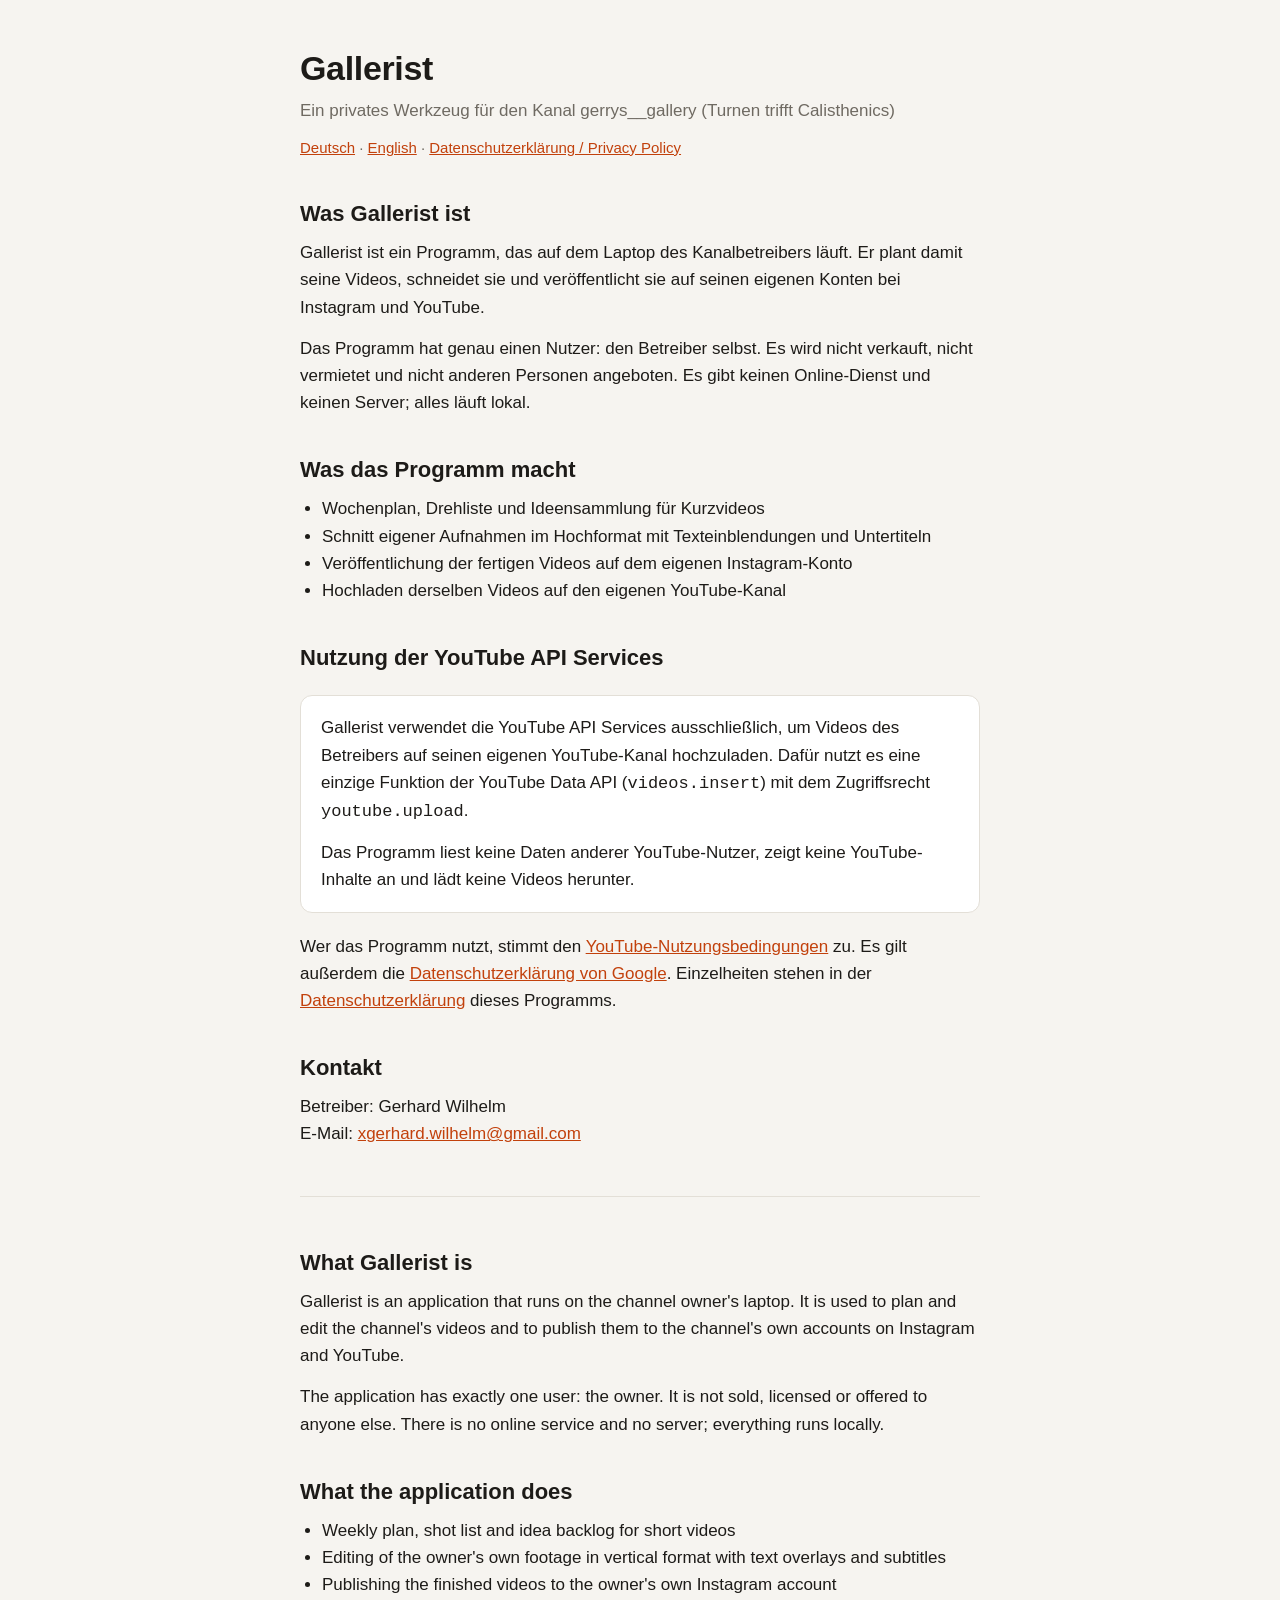
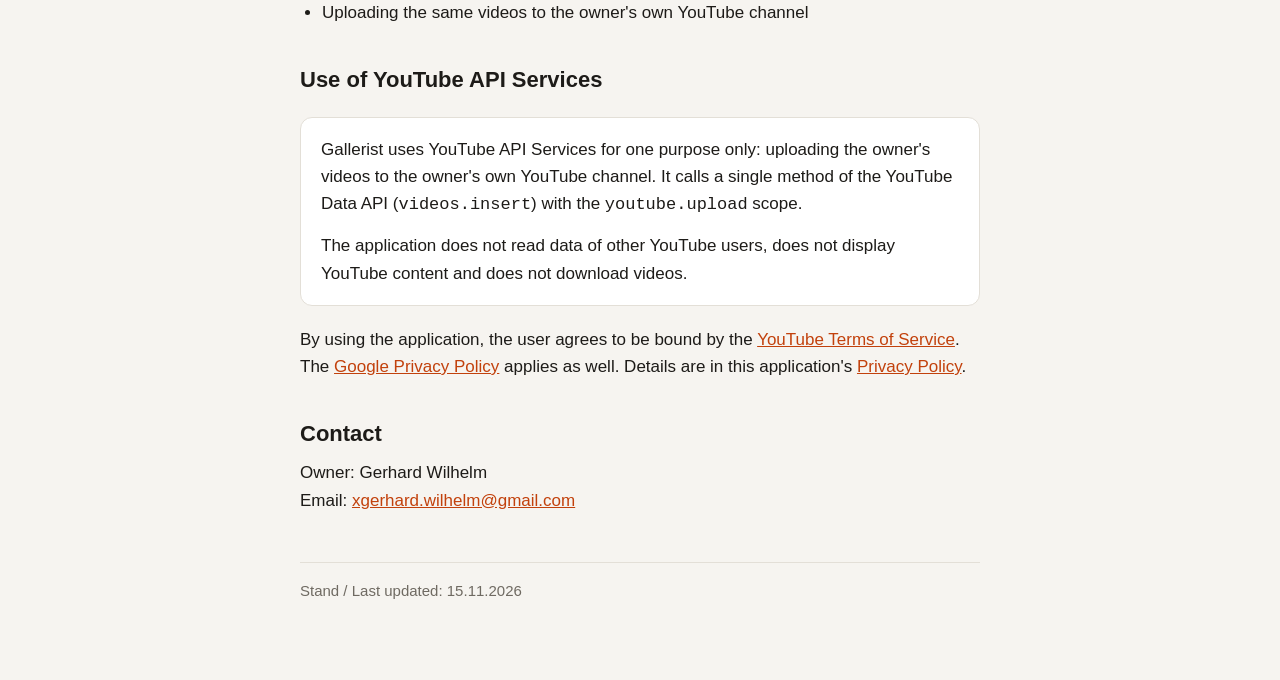
==== index.html @ 90d781c1 "Webseite von Gallerist: Startseite und Datenschutzerklärung Co-Authored-By: Claude Opus 5.5 <noreply" ====
<!doctype html>
<html lang="de">
<head>
  <meta charset="utf-8">
  <meta name="viewport" content="width=device-width, initial-scale=1">
  <title>Gallerist</title>
  <meta name="description" content="Gallerist ist ein privates Werkzeug, mit dem der Betreiber des Kanals gerrys__gallery seine eigenen Videos plant, schneidet und veröffentlicht.">
  <link rel="stylesheet" href="style.css">
</head>
<body>
<main>
  <header class="seite">
    <h1>Gallerist</h1>
    <p class="unterzeile">Ein privates Werkzeug für den Kanal gerrys__gallery (Turnen trifft Calisthenics)</p>
    <p class="sprachen"><a href="#deutsch">Deutsch</a> · <a href="#english">English</a> ·
      <a href="datenschutz.html">Datenschutzerklärung / Privacy Policy</a></p>
  </header>

  <section id="deutsch" lang="de">
    <h2>Was Gallerist ist</h2>
    <p>Gallerist ist ein Programm, das auf dem Laptop des Kanalbetreibers läuft. Er plant damit seine
      Videos, schneidet sie und veröffentlicht sie auf seinen eigenen Konten bei Instagram und YouTube.</p>
    <p>Das Programm hat genau einen Nutzer: den Betreiber selbst. Es wird nicht verkauft, nicht vermietet und
      nicht anderen Personen angeboten. Es gibt keinen Online-Dienst und keinen Server; alles läuft lokal.</p>

    <h2>Was das Programm macht</h2>
    <ul>
      <li>Wochenplan, Drehliste und Ideensammlung für Kurzvideos</li>
      <li>Schnitt eigener Aufnahmen im Hochformat mit Texteinblendungen und Untertiteln</li>
      <li>Veröffentlichung der fertigen Videos auf dem eigenen Instagram-Konto</li>
      <li>Hochladen derselben Videos auf den eigenen YouTube-Kanal</li>
    </ul>

    <h2>Nutzung der YouTube API Services</h2>
    <div class="kasten">
      <p>Gallerist verwendet die YouTube API Services ausschließlich, um Videos des Betreibers auf seinen
        eigenen YouTube-Kanal hochzuladen. Dafür nutzt es eine einzige Funktion der YouTube Data API
        (<code>videos.insert</code>) mit dem Zugriffsrecht <code>youtube.upload</code>.</p>
      <p>Das Programm liest keine Daten anderer YouTube-Nutzer, zeigt keine YouTube-Inhalte an und lädt keine
        Videos herunter.</p>
    </div>
    <p>Wer das Programm nutzt, stimmt den
      <a href="https://www.youtube.com/t/terms">YouTube-Nutzungsbedingungen</a> zu. Es gilt außerdem die
      <a href="https://www.google.com/policies/privacy">Datenschutzerklärung von Google</a>. Einzelheiten stehen
      in der <a href="datenschutz.html">Datenschutzerklärung</a> dieses Programms.</p>

    <h2>Kontakt</h2>
    <p>Betreiber: Gerhard Wilhelm<br>
      E-Mail: <a href="mailto:xgerhard.wilhelm@gmail.com">xgerhard.wilhelm@gmail.com</a></p>
  </section>

  <hr>

  <section id="english" lang="en">
    <h2>What Gallerist is</h2>
    <p>Gallerist is an application that runs on the channel owner's laptop. It is used to plan and edit the channel's
      videos and to publish them to the channel's own accounts on Instagram and YouTube.</p>
    <p>The application has exactly one user: the owner. It is not sold, licensed or offered to anyone
      else. There is no online service and no server; everything runs locally.</p>

    <h2>What the application does</h2>
    <ul>
      <li>Weekly plan, shot list and idea backlog for short videos</li>
      <li>Editing of the owner's own footage in vertical format with text overlays and subtitles</li>
      <li>Publishing the finished videos to the owner's own Instagram account</li>
      <li>Uploading the same videos to the owner's own YouTube channel</li>
    </ul>

    <h2>Use of YouTube API Services</h2>
    <div class="kasten">
      <p>Gallerist uses YouTube API Services for one purpose only: uploading the owner's videos to the owner's own
        YouTube channel. It calls a single method of the YouTube Data API (<code>videos.insert</code>) with the
        <code>youtube.upload</code> scope.</p>
      <p>The application does not read data of other YouTube users, does not display YouTube content and does
        not download videos.</p>
    </div>
    <p>By using the application, the user agrees to be bound by the
      <a href="https://www.youtube.com/t/terms">YouTube Terms of Service</a>. The
      <a href="https://www.google.com/policies/privacy">Google Privacy Policy</a> applies as well. Details are
      in this application's <a href="datenschutz.html#english">Privacy Policy</a>.</p>

    <h2>Contact</h2>
    <p>Owner: Gerhard Wilhelm<br>
      Email: <a href="mailto:xgerhard.wilhelm@gmail.com">xgerhard.wilhelm@gmail.com</a></p>
  </section>

  <footer>Stand / Last updated: 15.11.2026</footer>
</main>
</body>
</html>
---- style.css ----
:root {
  --grund: #f6f4f0;
  --flaeche: #ffffff;
  --text: #1d1b18;
  --leise: #6f6a62;
  --linie: #e3dfd7;
  --akzent: #c2410c;
  color-scheme: light dark;
}
@media (prefers-color-scheme: dark) {
  :root {
    --grund: #161513;
    --flaeche: #211f1c;
    --text: #efece6;
    --leise: #a19b91;
    --linie: #36332e;
    --akzent: #fb923c;
  }
}
* { box-sizing: border-box; }
body {
  margin: 0;
  background: var(--grund);
  color: var(--text);
  font: 17px/1.6 -apple-system, BlinkMacSystemFont, "Segoe UI", Helvetica, Arial, sans-serif;
}
main { max-width: 720px; margin: 0 auto; padding: 48px 20px 80px; }
header.seite { margin-bottom: 32px; }
h1 { font-size: 34px; line-height: 1.2; margin: 0 0 8px; letter-spacing: -0.01em; }
h2 { font-size: 22px; margin: 36px 0 8px; }
h3 { font-size: 17px; margin: 24px 0 4px; }
p, ul { margin: 0 0 14px; }
ul { padding-left: 22px; }
a { color: var(--akzent); }
.unterzeile { color: var(--leise); margin: 0; }
.sprachen { font-size: 15px; color: var(--leise); margin-top: 12px; }
.kasten {
  background: var(--flaeche); border: 1px solid var(--linie); border-radius: 12px;
  padding: 18px 20px; margin: 20px 0;
}
.kasten p:last-child, .kasten ul:last-child { margin-bottom: 0; }
hr { border: 0; border-top: 1px solid var(--linie); margin: 48px 0; }
footer { color: var(--leise); font-size: 15px; margin-top: 48px; border-top: 1px solid var(--linie); padding-top: 16px; }
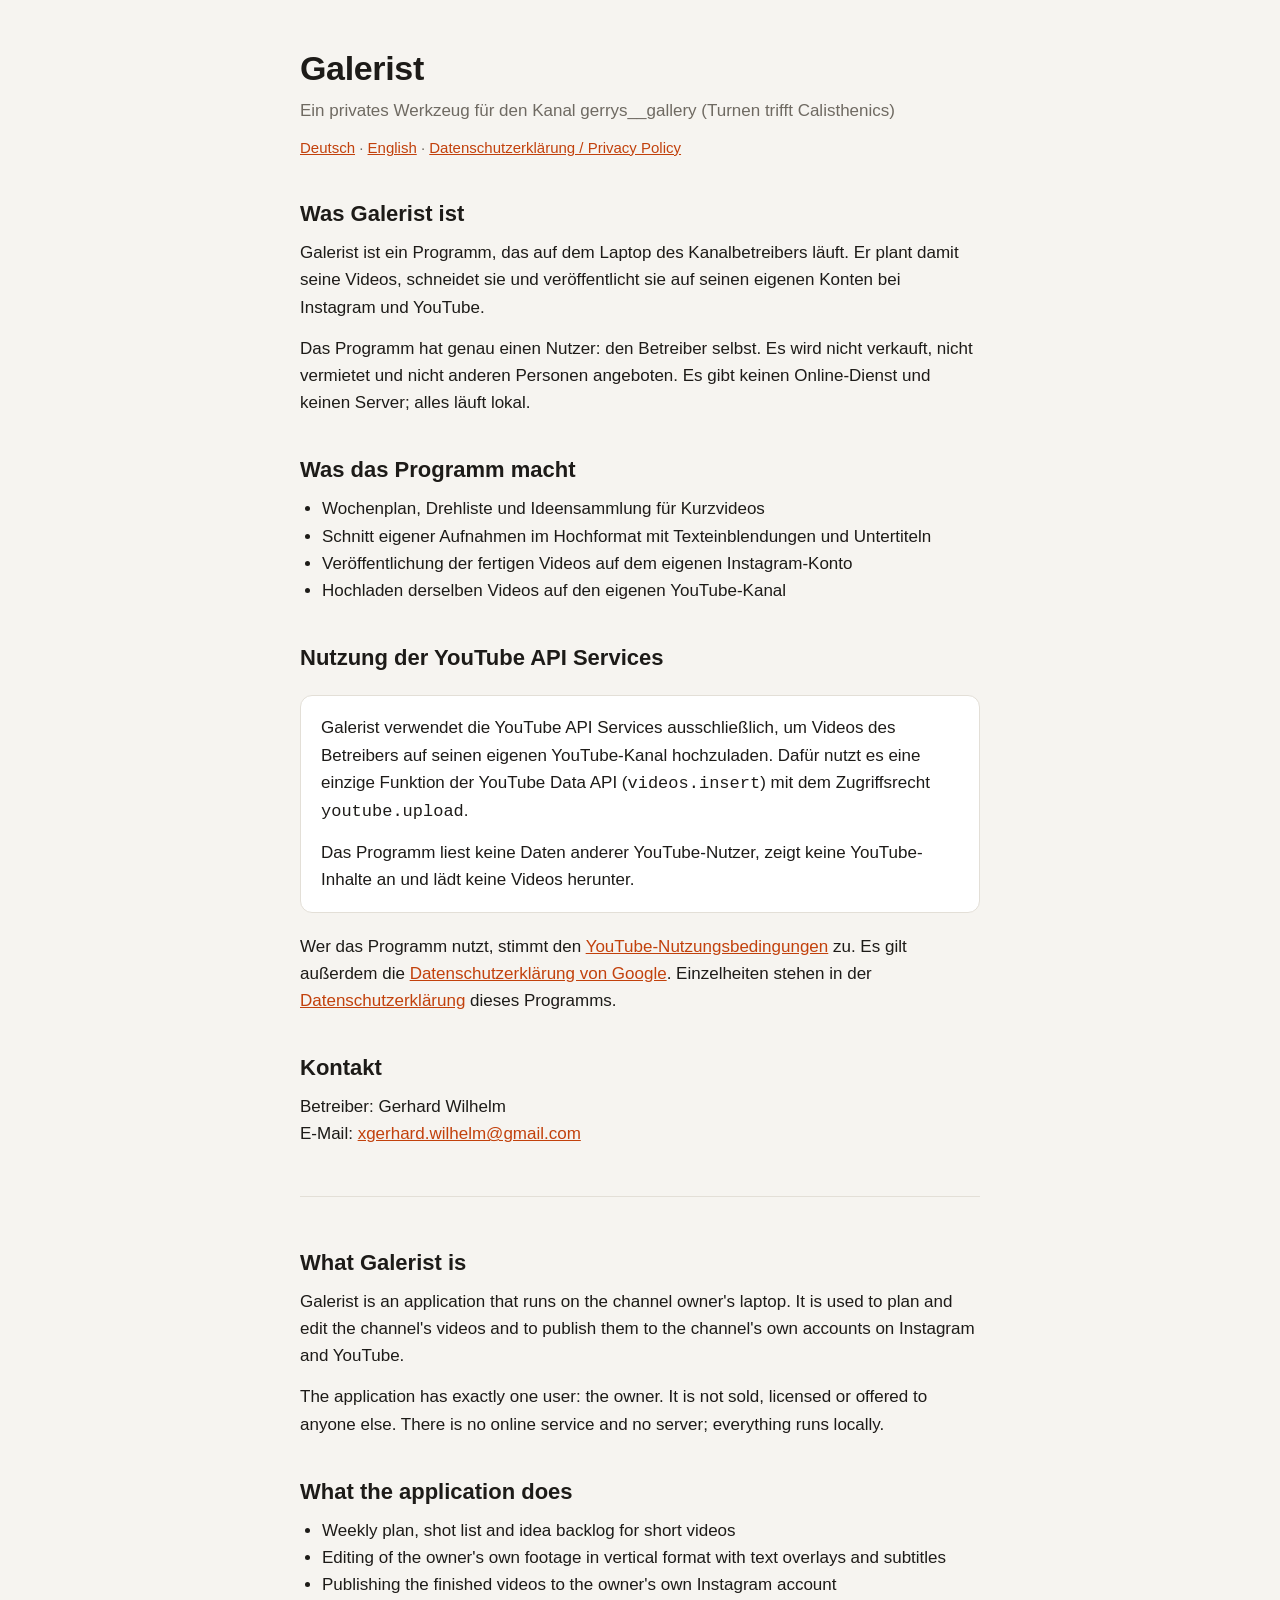
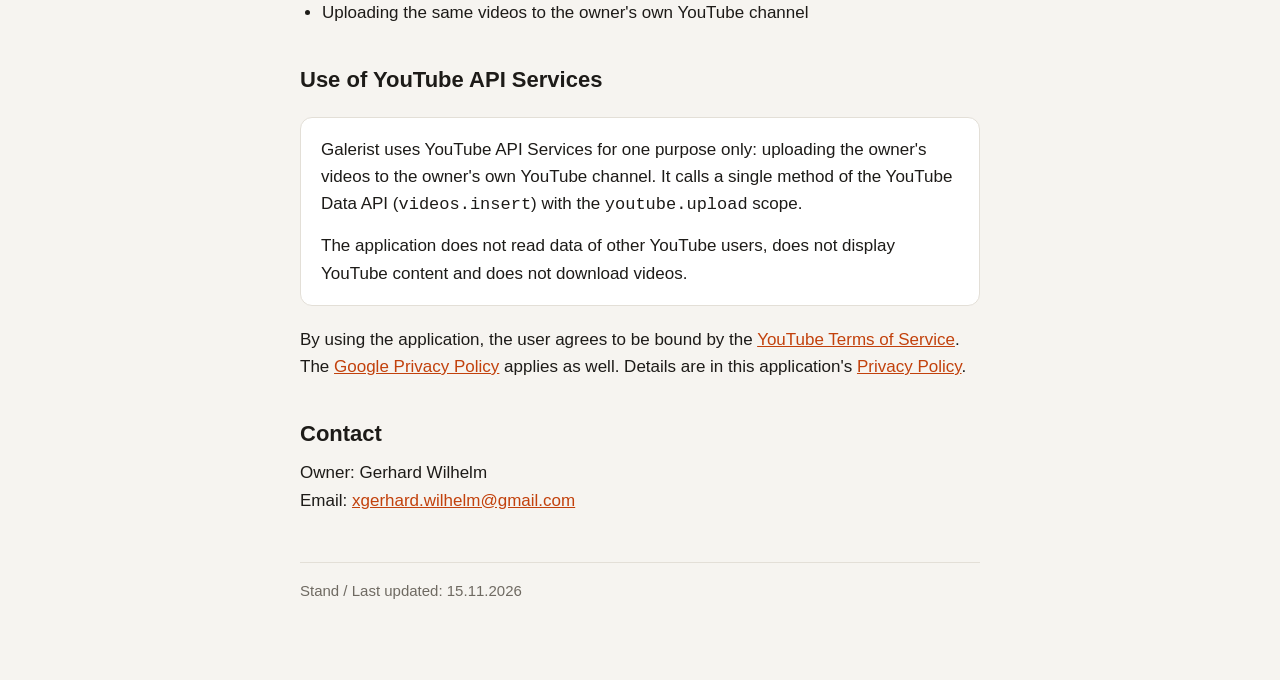
==== commit 8450f785: "Umbenennung in Galerist: Startseite und Datenschutzerklärung Co-Authored-By: Claude Opus 5.5 <norepl" ====
--- a/index.html
+++ b/index.html
@@ -3,22 +3,22 @@
 <head>
   <meta charset="utf-8">
   <meta name="viewport" content="width=device-width, initial-scale=1">
-  <title>Gallerist</title>
-  <meta name="description" content="Gallerist ist ein privates Werkzeug, mit dem der Betreiber des Kanals gerrys__gallery seine eigenen Videos plant, schneidet und veröffentlicht.">
+  <title>Galerist</title>
+  <meta name="description" content="Galerist ist ein privates Werkzeug, mit dem der Betreiber des Kanals gerrys__gallery seine eigenen Videos plant, schneidet und veröffentlicht.">
   <link rel="stylesheet" href="style.css">
 </head>
 <body>
 <main>
   <header class="seite">
-    <h1>Gallerist</h1>
+    <h1>Galerist</h1>
     <p class="unterzeile">Ein privates Werkzeug für den Kanal gerrys__gallery (Turnen trifft Calisthenics)</p>
     <p class="sprachen"><a href="#deutsch">Deutsch</a> · <a href="#english">English</a> ·
       <a href="datenschutz.html">Datenschutzerklärung / Privacy Policy</a></p>
   </header>
 
   <section id="deutsch" lang="de">
-    <h2>Was Gallerist ist</h2>
-    <p>Gallerist ist ein Programm, das auf dem Laptop des Kanalbetreibers läuft. Er plant damit seine
+    <h2>Was Galerist ist</h2>
+    <p>Galerist ist ein Programm, das auf dem Laptop des Kanalbetreibers läuft. Er plant damit seine
       Videos, schneidet sie und veröffentlicht sie auf seinen eigenen Konten bei Instagram und YouTube.</p>
     <p>Das Programm hat genau einen Nutzer: den Betreiber selbst. Es wird nicht verkauft, nicht vermietet und
       nicht anderen Personen angeboten. Es gibt keinen Online-Dienst und keinen Server; alles läuft lokal.</p>
@@ -33,7 +33,7 @@
 
     <h2>Nutzung der YouTube API Services</h2>
     <div class="kasten">
-      <p>Gallerist verwendet die YouTube API Services ausschließlich, um Videos des Betreibers auf seinen
+      <p>Galerist verwendet die YouTube API Services ausschließlich, um Videos des Betreibers auf seinen
         eigenen YouTube-Kanal hochzuladen. Dafür nutzt es eine einzige Funktion der YouTube Data API
         (<code>videos.insert</code>) mit dem Zugriffsrecht <code>youtube.upload</code>.</p>
       <p>Das Programm liest keine Daten anderer YouTube-Nutzer, zeigt keine YouTube-Inhalte an und lädt keine
@@ -52,8 +52,8 @@
   <hr>
 
   <section id="english" lang="en">
-    <h2>What Gallerist is</h2>
-    <p>Gallerist is an application that runs on the channel owner's laptop. It is used to plan and edit the channel's
+    <h2>What Galerist is</h2>
+    <p>Galerist is an application that runs on the channel owner's laptop. It is used to plan and edit the channel's
       videos and to publish them to the channel's own accounts on Instagram and YouTube.</p>
     <p>The application has exactly one user: the owner. It is not sold, licensed or offered to anyone
       else. There is no online service and no server; everything runs locally.</p>
@@ -68,7 +68,7 @@
 
     <h2>Use of YouTube API Services</h2>
     <div class="kasten">
-      <p>Gallerist uses YouTube API Services for one purpose only: uploading the owner's videos to the owner's own
+      <p>Galerist uses YouTube API Services for one purpose only: uploading the owner's videos to the owner's own
         YouTube channel. It calls a single method of the YouTube Data API (<code>videos.insert</code>) with the
         <code>youtube.upload</code> scope.</p>
       <p>The application does not read data of other YouTube users, does not display YouTube content and does
